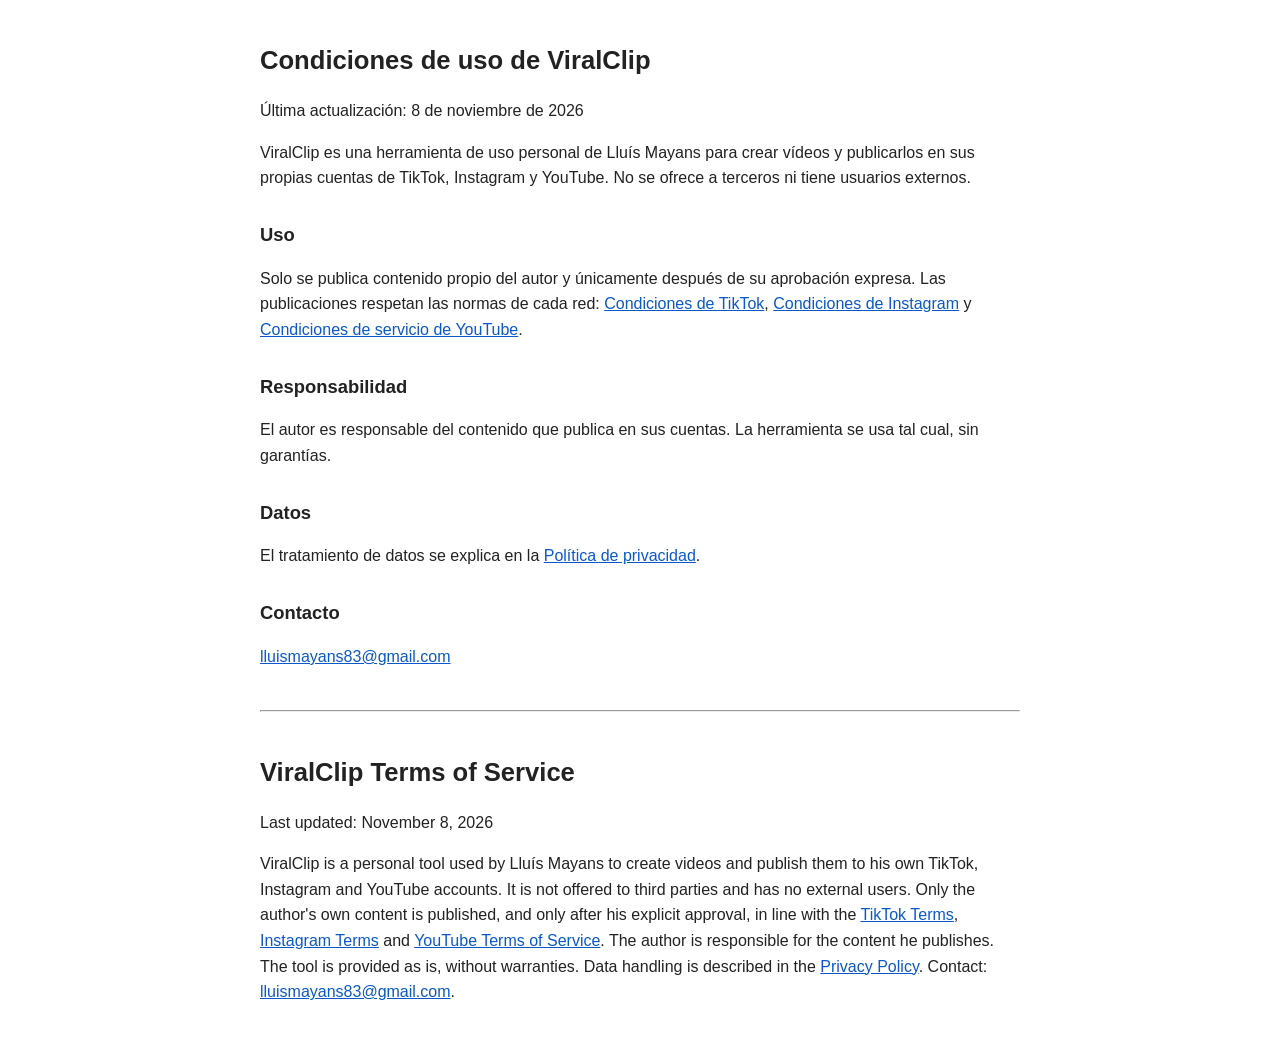
==== condiciones.html @ 41dabf24 "Páginas de privacidad y condiciones de ViralClip Co-Authored-By: Claude Opus 5.5 <noreply@anthropic." ====
<!doctype html><html lang="es"><head><meta charset="utf-8"><meta name="viewport" content="width=device-width,initial-scale=1"><title>Condiciones · ViralClip</title><style>body{font-family:-apple-system,Segoe UI,Roboto,sans-serif;max-width:760px;margin:40px auto;padding:0 16px;line-height:1.6;color:#222}h1{font-size:1.6em}h2{font-size:1.15em;margin-top:1.6em}hr{margin:40px 0}a{color:#0a58ca}</style></head><body><h1>Condiciones de uso de ViralClip</h1><p>Última actualización: 8 de noviembre de 2026</p>
<p>ViralClip es una herramienta de uso personal de Lluís Mayans para crear vídeos y publicarlos en sus propias cuentas de TikTok, Instagram y YouTube. No se ofrece a terceros ni tiene usuarios externos.</p>
<h2>Uso</h2><p>Solo se publica contenido propio del autor y únicamente después de su aprobación expresa. Las publicaciones respetan las normas de cada red: <a href="https://www.tiktok.com/legal/terms-of-service">Condiciones de TikTok</a>, <a href="https://help.instagram.com/581066165581870">Condiciones de Instagram</a> y <a href="https://www.youtube.com/t/terms">Condiciones de servicio de YouTube</a>.</p>
<h2>Responsabilidad</h2><p>El autor es responsable del contenido que publica en sus cuentas. La herramienta se usa tal cual, sin garantías.</p>
<h2>Datos</h2><p>El tratamiento de datos se explica en la <a href="privacidad.html">Política de privacidad</a>.</p>
<h2>Contacto</h2><p><a href="mailto:lluismayans83@gmail.com">lluismayans83@gmail.com</a></p><hr><h1>ViralClip Terms of Service</h1><p>Last updated: November 8, 2026</p>
<p>ViralClip is a personal tool used by Lluís Mayans to create videos and publish them to his own TikTok, Instagram and YouTube accounts. It is not offered to third parties and has no external users. Only the author's own content is published, and only after his explicit approval, in line with the <a href="https://www.tiktok.com/legal/terms-of-service">TikTok Terms</a>, <a href="https://help.instagram.com/581066165581870">Instagram Terms</a> and <a href="https://www.youtube.com/t/terms">YouTube Terms of Service</a>. The author is responsible for the content he publishes. The tool is provided as is, without warranties. Data handling is described in the <a href="privacidad.html">Privacy Policy</a>. Contact: <a href="mailto:lluismayans83@gmail.com">lluismayans83@gmail.com</a>.</p></body></html>
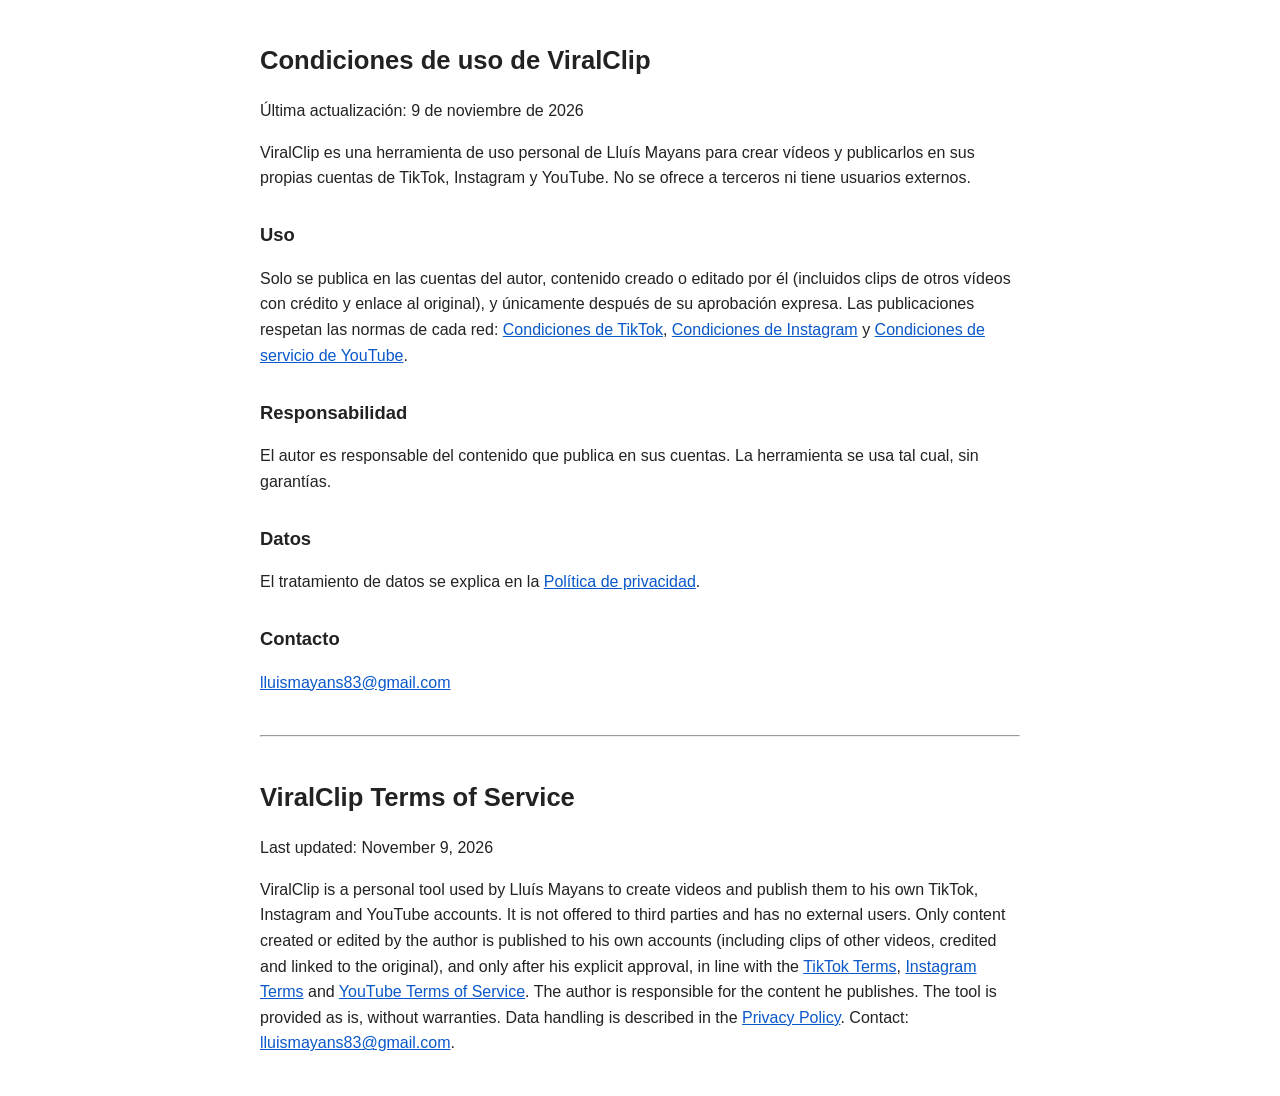
==== commit cf617a71: "Añade lo que exige la API de YouTube: servicios de API de YouTube, condiciones de YouTube, privacida" ====
--- a/condiciones.html
+++ b/condiciones.html
@@ -1,7 +1,7 @@
-<!doctype html><html lang="es"><head><meta charset="utf-8"><meta name="viewport" content="width=device-width,initial-scale=1"><title>Condiciones · ViralClip</title><style>body{font-family:-apple-system,Segoe UI,Roboto,sans-serif;max-width:760px;margin:40px auto;padding:0 16px;line-height:1.6;color:#222}h1{font-size:1.6em}h2{font-size:1.15em;margin-top:1.6em}hr{margin:40px 0}a{color:#0a58ca}</style></head><body><h1>Condiciones de uso de ViralClip</h1><p>Última actualización: 8 de noviembre de 2026</p>
+<!doctype html><html lang="es"><head><meta charset="utf-8"><meta name="viewport" content="width=device-width,initial-scale=1"><title>Condiciones · ViralClip</title><style>body{font-family:-apple-system,Segoe UI,Roboto,sans-serif;max-width:760px;margin:40px auto;padding:0 16px;line-height:1.6;color:#222}h1{font-size:1.6em}h2{font-size:1.15em;margin-top:1.6em}hr{margin:40px 0}a{color:#0a58ca}</style></head><body><h1>Condiciones de uso de ViralClip</h1><p>Última actualización: 9 de noviembre de 2026</p>
 <p>ViralClip es una herramienta de uso personal de Lluís Mayans para crear vídeos y publicarlos en sus propias cuentas de TikTok, Instagram y YouTube. No se ofrece a terceros ni tiene usuarios externos.</p>
-<h2>Uso</h2><p>Solo se publica contenido propio del autor y únicamente después de su aprobación expresa. Las publicaciones respetan las normas de cada red: <a href="https://www.tiktok.com/legal/terms-of-service">Condiciones de TikTok</a>, <a href="https://help.instagram.com/581066165581870">Condiciones de Instagram</a> y <a href="https://www.youtube.com/t/terms">Condiciones de servicio de YouTube</a>.</p>
+<h2>Uso</h2><p>Solo se publica en las cuentas del autor, contenido creado o editado por él (incluidos clips de otros vídeos con crédito y enlace al original), y únicamente después de su aprobación expresa. Las publicaciones respetan las normas de cada red: <a href="https://www.tiktok.com/legal/terms-of-service">Condiciones de TikTok</a>, <a href="https://help.instagram.com/581066165581870">Condiciones de Instagram</a> y <a href="https://www.youtube.com/t/terms">Condiciones de servicio de YouTube</a>.</p>
 <h2>Responsabilidad</h2><p>El autor es responsable del contenido que publica en sus cuentas. La herramienta se usa tal cual, sin garantías.</p>
 <h2>Datos</h2><p>El tratamiento de datos se explica en la <a href="privacidad.html">Política de privacidad</a>.</p>
-<h2>Contacto</h2><p><a href="mailto:lluismayans83@gmail.com">lluismayans83@gmail.com</a></p><hr><h1>ViralClip Terms of Service</h1><p>Last updated: November 8, 2026</p>
-<p>ViralClip is a personal tool used by Lluís Mayans to create videos and publish them to his own TikTok, Instagram and YouTube accounts. It is not offered to third parties and has no external users. Only the author's own content is published, and only after his explicit approval, in line with the <a href="https://www.tiktok.com/legal/terms-of-service">TikTok Terms</a>, <a href="https://help.instagram.com/581066165581870">Instagram Terms</a> and <a href="https://www.youtube.com/t/terms">YouTube Terms of Service</a>. The author is responsible for the content he publishes. The tool is provided as is, without warranties. Data handling is described in the <a href="privacidad.html">Privacy Policy</a>. Contact: <a href="mailto:lluismayans83@gmail.com">lluismayans83@gmail.com</a>.</p></body></html>+<h2>Contacto</h2><p><a href="mailto:lluismayans83@gmail.com">lluismayans83@gmail.com</a></p><hr><h1>ViralClip Terms of Service</h1><p>Last updated: November 9, 2026</p>
+<p>ViralClip is a personal tool used by Lluís Mayans to create videos and publish them to his own TikTok, Instagram and YouTube accounts. It is not offered to third parties and has no external users. Only content created or edited by the author is published to his own accounts (including clips of other videos, credited and linked to the original), and only after his explicit approval, in line with the <a href="https://www.tiktok.com/legal/terms-of-service">TikTok Terms</a>, <a href="https://help.instagram.com/581066165581870">Instagram Terms</a> and <a href="https://www.youtube.com/t/terms">YouTube Terms of Service</a>. The author is responsible for the content he publishes. The tool is provided as is, without warranties. Data handling is described in the <a href="privacidad.html">Privacy Policy</a>. Contact: <a href="mailto:lluismayans83@gmail.com">lluismayans83@gmail.com</a>.</p></body></html>
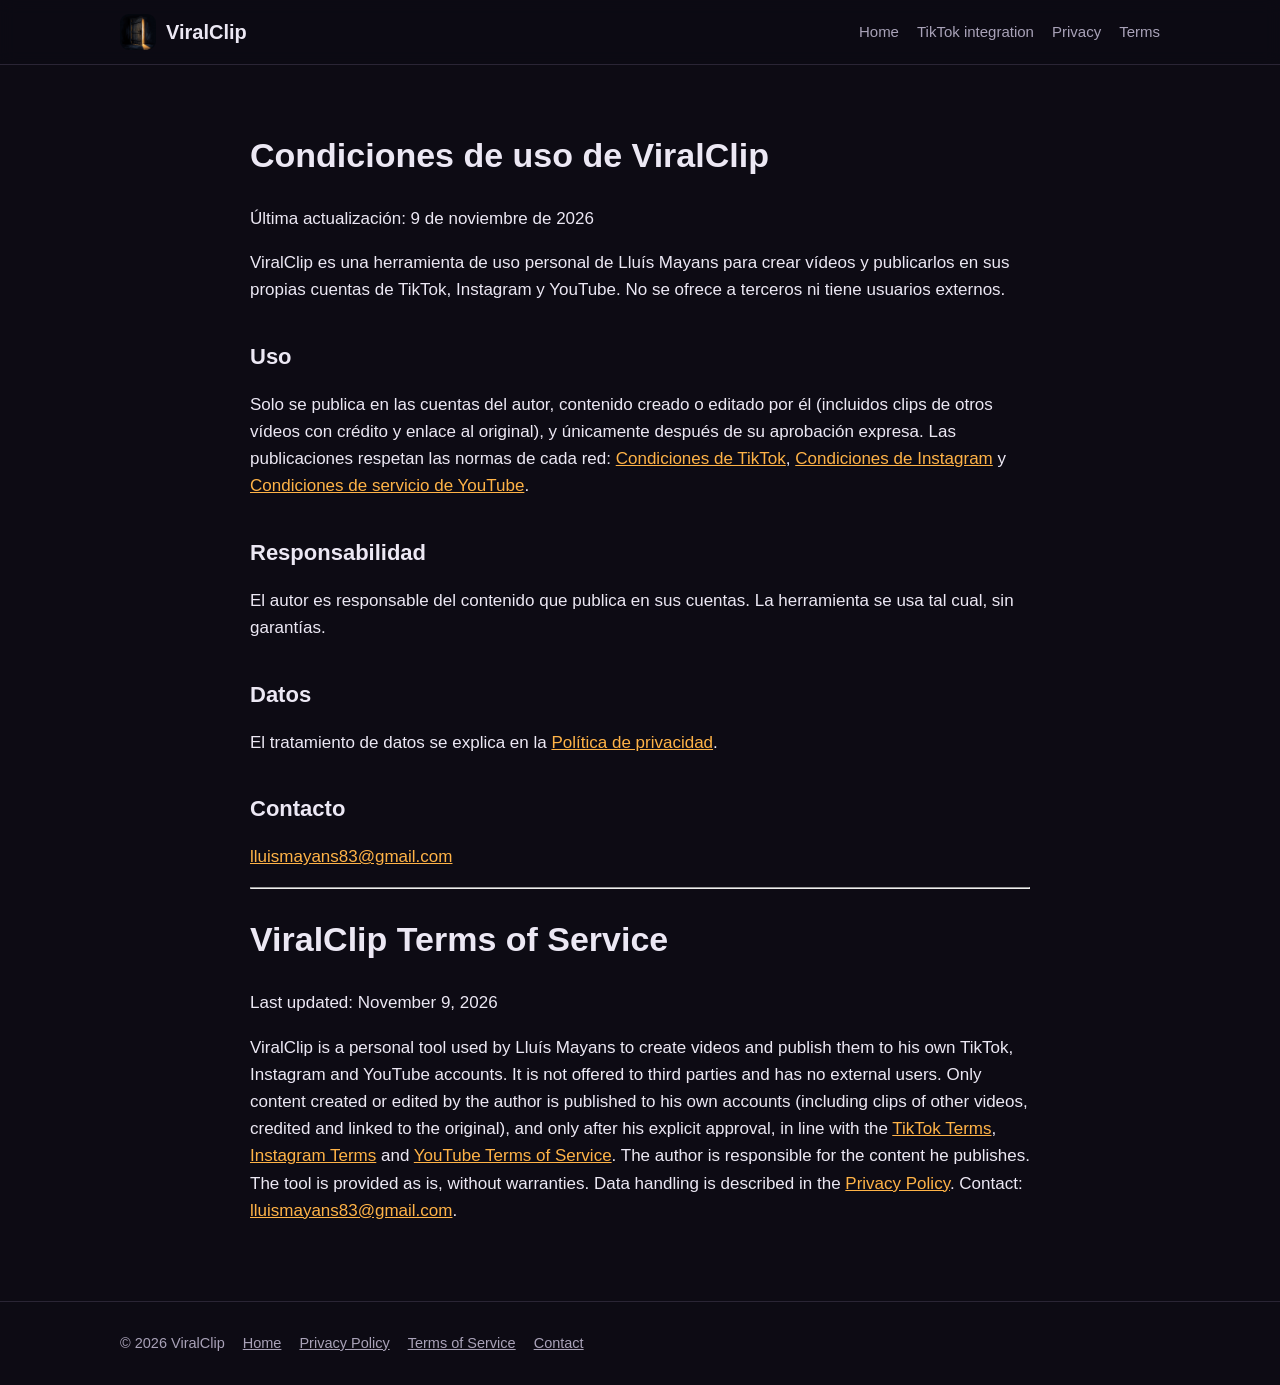
==== commit a397a4b3: "Web completa de ViralClip (inglés y español) y mismo icono que la app de TikTok Co-Authored-By: Clau" ====
--- a/condiciones.html
+++ b/condiciones.html
@@ -1,7 +1,7 @@
-<!doctype html><html lang="es"><head><meta charset="utf-8"><meta name="viewport" content="width=device-width,initial-scale=1"><title>Condiciones · ViralClip</title><style>body{font-family:-apple-system,Segoe UI,Roboto,sans-serif;max-width:760px;margin:40px auto;padding:0 16px;line-height:1.6;color:#222}h1{font-size:1.6em}h2{font-size:1.15em;margin-top:1.6em}hr{margin:40px 0}a{color:#0a58ca}</style></head><body><h1>Condiciones de uso de ViralClip</h1><p>Última actualización: 9 de noviembre de 2026</p>
+<!doctype html><html lang="es"><head><title>Condiciones · ViralClip</title><meta charset="utf-8"><meta name="viewport" content="width=device-width,initial-scale=1"><link rel="icon" href="favicon.ico" sizes="any"><link rel="icon" type="image/png" sizes="32x32" href="img/icono-32.png"><link rel="icon" type="image/png" sizes="192x192" href="img/icono-192.png"><link rel="apple-touch-icon" href="img/icono-180.png"><link rel="stylesheet" href="estilo.css"></head><body><header><div class="wrap"><a class="marca" href="./"><img src="img/icono-192.png" alt="ViralClip icon">ViralClip</a><nav><a href="./">Home</a><a href="./#tiktok">TikTok integration</a><a href="privacidad.html">Privacy</a><a href="condiciones.html">Terms</a></nav></div></header><main class="doc"><h1>Condiciones de uso de ViralClip</h1><p>Última actualización: 9 de noviembre de 2026</p>
 <p>ViralClip es una herramienta de uso personal de Lluís Mayans para crear vídeos y publicarlos en sus propias cuentas de TikTok, Instagram y YouTube. No se ofrece a terceros ni tiene usuarios externos.</p>
 <h2>Uso</h2><p>Solo se publica en las cuentas del autor, contenido creado o editado por él (incluidos clips de otros vídeos con crédito y enlace al original), y únicamente después de su aprobación expresa. Las publicaciones respetan las normas de cada red: <a href="https://www.tiktok.com/legal/terms-of-service">Condiciones de TikTok</a>, <a href="https://help.instagram.com/581066165581870">Condiciones de Instagram</a> y <a href="https://www.youtube.com/t/terms">Condiciones de servicio de YouTube</a>.</p>
 <h2>Responsabilidad</h2><p>El autor es responsable del contenido que publica en sus cuentas. La herramienta se usa tal cual, sin garantías.</p>
 <h2>Datos</h2><p>El tratamiento de datos se explica en la <a href="privacidad.html">Política de privacidad</a>.</p>
 <h2>Contacto</h2><p><a href="mailto:lluismayans83@gmail.com">lluismayans83@gmail.com</a></p><hr><h1>ViralClip Terms of Service</h1><p>Last updated: November 9, 2026</p>
-<p>ViralClip is a personal tool used by Lluís Mayans to create videos and publish them to his own TikTok, Instagram and YouTube accounts. It is not offered to third parties and has no external users. Only content created or edited by the author is published to his own accounts (including clips of other videos, credited and linked to the original), and only after his explicit approval, in line with the <a href="https://www.tiktok.com/legal/terms-of-service">TikTok Terms</a>, <a href="https://help.instagram.com/581066165581870">Instagram Terms</a> and <a href="https://www.youtube.com/t/terms">YouTube Terms of Service</a>. The author is responsible for the content he publishes. The tool is provided as is, without warranties. Data handling is described in the <a href="privacidad.html">Privacy Policy</a>. Contact: <a href="mailto:lluismayans83@gmail.com">lluismayans83@gmail.com</a>.</p></body></html>+<p>ViralClip is a personal tool used by Lluís Mayans to create videos and publish them to his own TikTok, Instagram and YouTube accounts. It is not offered to third parties and has no external users. Only content created or edited by the author is published to his own accounts (including clips of other videos, credited and linked to the original), and only after his explicit approval, in line with the <a href="https://www.tiktok.com/legal/terms-of-service">TikTok Terms</a>, <a href="https://help.instagram.com/581066165581870">Instagram Terms</a> and <a href="https://www.youtube.com/t/terms">YouTube Terms of Service</a>. The author is responsible for the content he publishes. The tool is provided as is, without warranties. Data handling is described in the <a href="privacidad.html">Privacy Policy</a>. Contact: <a href="mailto:lluismayans83@gmail.com">lluismayans83@gmail.com</a>.</p></main><footer><div class="wrap"><span>© 2026 ViralClip</span><a href="./">Home</a><a href="privacidad.html">Privacy Policy</a><a href="condiciones.html">Terms of Service</a><a href="mailto:lluismayans83@gmail.com">Contact</a></div></footer></body></html>
--- a/estilo.css
+++ b/estilo.css
@@ -0,0 +1,28 @@
+:root{--bg:#0d0b14;--panel:#17141f;--line:#2a2535;--txt:#ece8f4;--sub:#a9a2b8;--acc:#ffb347;--acc2:#ff6a3d}
+*{box-sizing:border-box}html{scroll-behavior:smooth}
+body{margin:0;background:var(--bg);color:var(--txt);font:17px/1.6 -apple-system,BlinkMacSystemFont,"Segoe UI",Roboto,sans-serif}
+a{color:var(--acc)}img{max-width:100%;display:block}
+.wrap{max-width:1080px;margin:0 auto;padding:0 20px}
+header{position:sticky;top:0;background:rgba(13,11,20,.92);backdrop-filter:blur(8px);border-bottom:1px solid var(--line);z-index:5}
+header .wrap{display:flex;align-items:center;gap:20px;height:64px}
+.marca{display:flex;align-items:center;gap:10px;color:var(--txt);text-decoration:none;font-weight:700;font-size:20px}
+.marca img{width:36px;height:36px;border-radius:9px}
+nav{margin-left:auto;display:flex;gap:18px;flex-wrap:wrap}nav a{color:var(--sub);text-decoration:none;font-size:15px}nav a:hover{color:var(--txt)}
+.hero{padding:72px 0 56px;display:grid;grid-template-columns:1.2fr .8fr;gap:40px;align-items:center}
+.hero h1{font-size:46px;line-height:1.1;margin:0 0 16px}.hero p{color:var(--sub);font-size:19px;margin:0 0 24px}
+.hero .icono{width:100%;max-width:320px;border-radius:40px;margin-left:auto;box-shadow:0 20px 60px rgba(255,140,40,.18)}
+.btn{display:inline-block;background:linear-gradient(90deg,var(--acc),var(--acc2));color:#1a1206;font-weight:700;padding:12px 22px;border-radius:12px;text-decoration:none;margin-right:10px}
+.btn.sec{background:none;border:1px solid var(--line);color:var(--txt)}
+section{padding:56px 0;border-top:1px solid var(--line)}h2{font-size:32px;margin:0 0 8px}.intro{color:var(--sub);margin:0 0 28px;max-width:720px}
+.grid{display:grid;grid-template-columns:repeat(3,1fr);gap:18px}
+.card{background:var(--panel);border:1px solid var(--line);border-radius:16px;padding:22px}.card h3{margin:0 0 6px;font-size:19px}.card p{margin:0;color:var(--sub);font-size:15.5px}
+.pasos{counter-reset:p;display:grid;gap:14px}.paso{background:var(--panel);border:1px solid var(--line);border-radius:16px;padding:18px 22px 18px 70px;position:relative}
+.paso:before{counter-increment:p;content:counter(p);position:absolute;left:20px;top:18px;width:34px;height:34px;border-radius:50%;background:var(--acc);color:#1a1206;font-weight:800;display:grid;place-items:center}
+.paso h3{margin:0 0 4px;font-size:18px}.paso p{margin:0;color:var(--sub);font-size:15.5px}
+.ejemplos{display:grid;grid-template-columns:repeat(3,1fr);gap:18px}.ejemplos figure{margin:0}.ejemplos img{border-radius:16px;border:1px solid var(--line);aspect-ratio:9/16;object-fit:cover;width:100%}
+.ejemplos figcaption{color:var(--sub);font-size:14.5px;margin-top:8px}
+table{width:100%;border-collapse:collapse;background:var(--panel);border-radius:16px;overflow:hidden}td,th{padding:12px 16px;border-bottom:1px solid var(--line);text-align:left;font-size:15.5px}th{color:var(--acc)}
+details{background:var(--panel);border:1px solid var(--line);border-radius:14px;padding:14px 18px;margin-bottom:10px}summary{cursor:pointer;font-weight:600}details p{color:var(--sub);margin:10px 0 0}
+footer{border-top:1px solid var(--line);padding:30px 0;color:var(--sub);font-size:14.5px}footer .wrap{display:flex;gap:18px;flex-wrap:wrap;align-items:center}footer a{color:var(--sub)}
+.doc{max-width:820px;padding:40px 20px 60px;margin:0 auto}.doc h1{font-size:34px}.doc h2{font-size:22px;margin-top:1.6em}
+@media(max-width:820px){.hero{grid-template-columns:1fr;padding:44px 0}.hero h1{font-size:34px}.hero .icono{margin:0;max-width:200px}.grid,.ejemplos{grid-template-columns:1fr}nav{display:none}}
